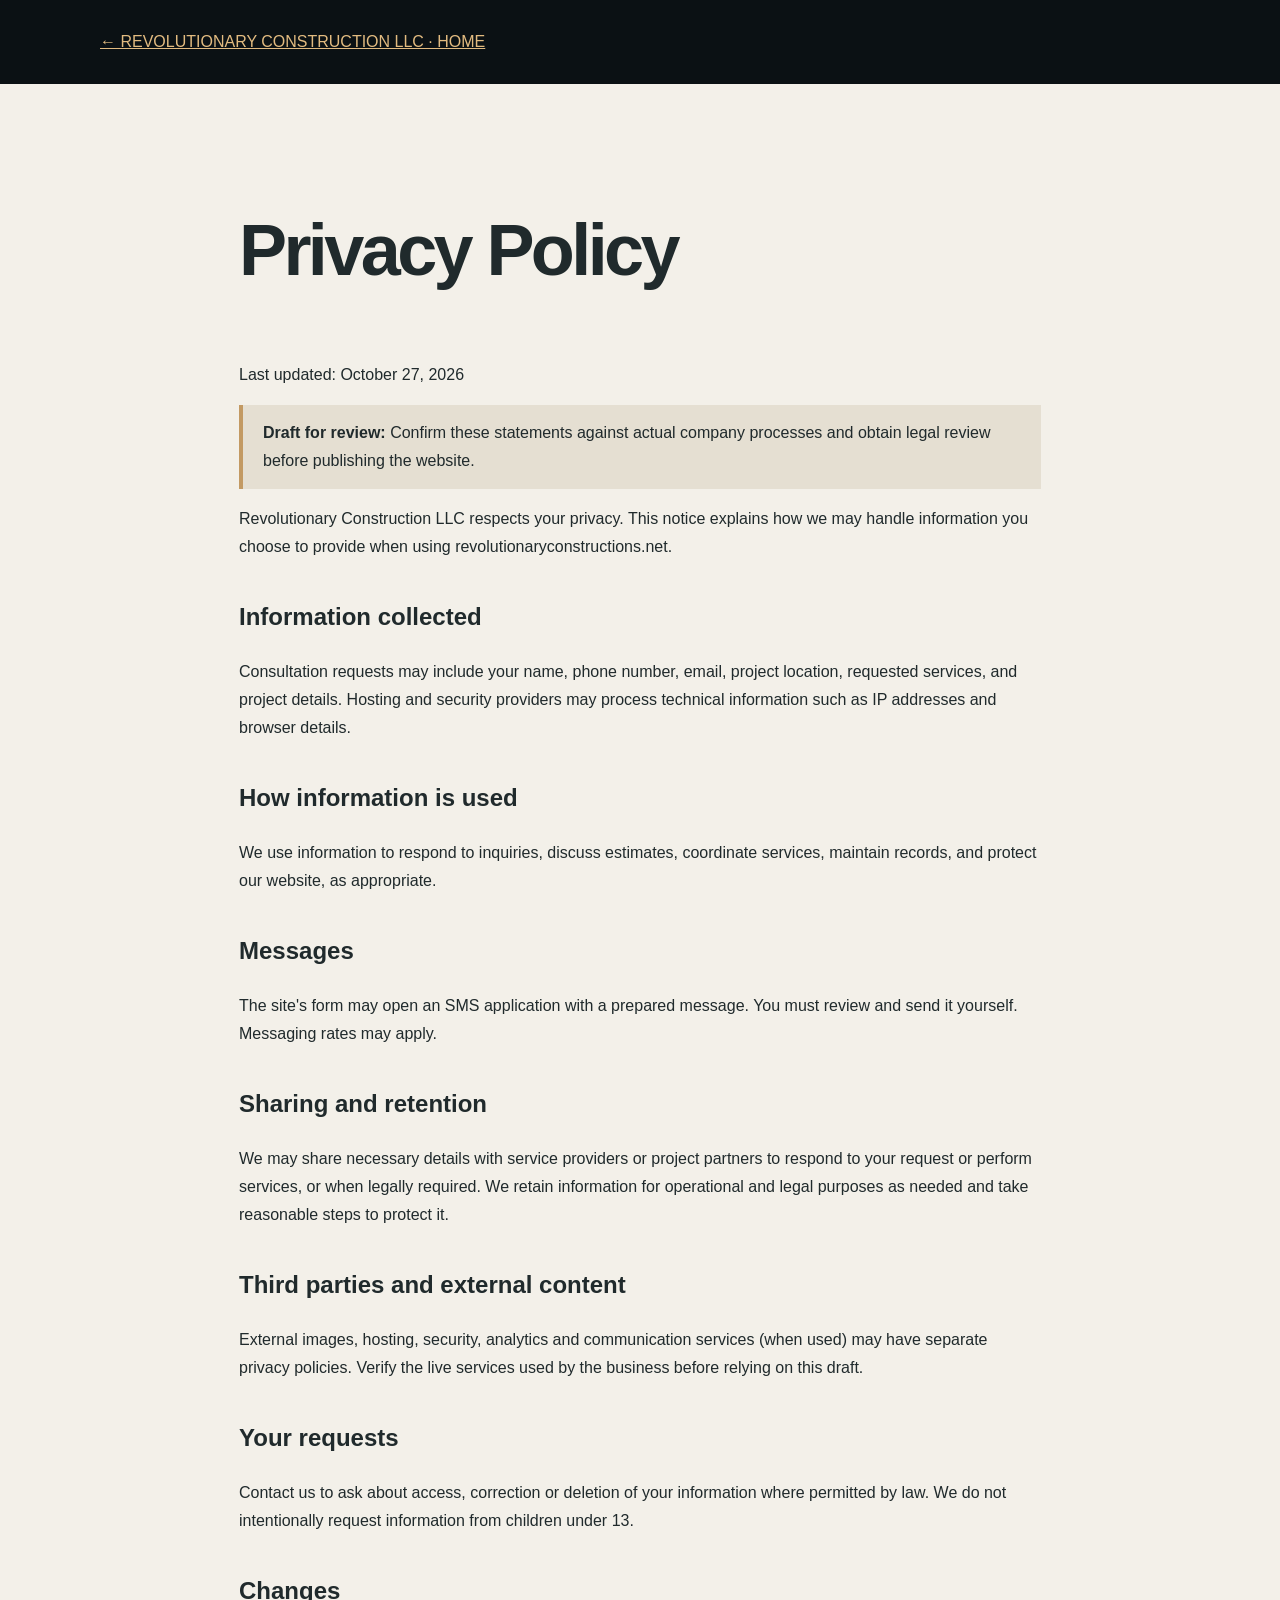
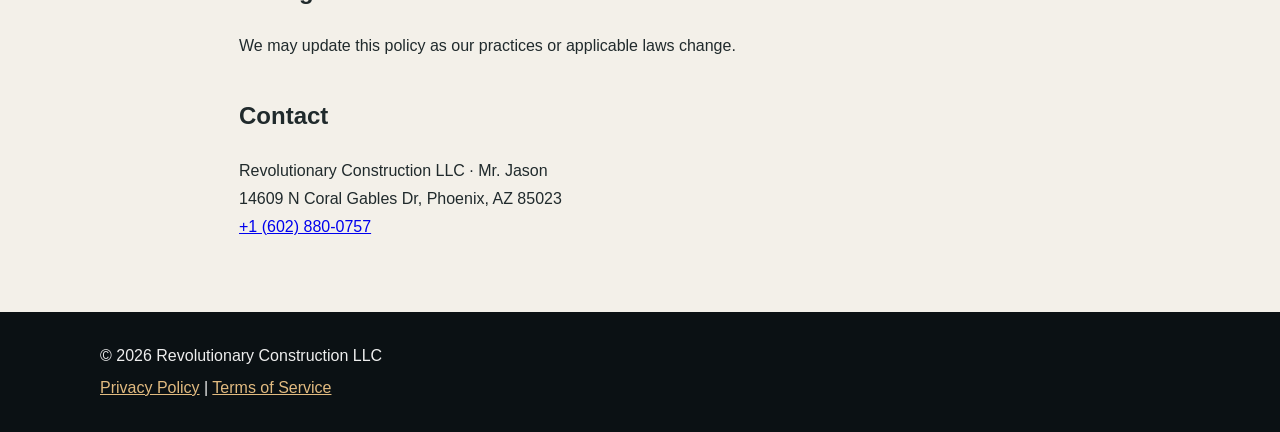
==== docs/privacy-policy/index.html @ 9dcd406d "Add Cloudflare Pages preview and legal policy pages" ====
<!doctype html><html lang="en"><head><meta charset="utf-8"><meta name="viewport" content="width=device-width,initial-scale=1"><title>Privacy Policy | Revolutionary Construction LLC</title><link rel="canonical" href="https://revolutionaryconstructions.net/privacy-policy"><style>*{box-sizing:border-box}body{margin:0;font-family:Arial,sans-serif;background:#f3f0e9;color:#202a2c;line-height:1.75}header,footer{background:#0b1114;color:#eee;padding:28px max(24px,calc((100vw - 1080px)/2))}header a,footer a{color:#e2bb80}main{max-width:850px;padding:55px 24px;margin:auto}h1{font-size:clamp(38px,7vw,72px);letter-spacing:-.05em}h2{margin-top:35px;font-size:24px}p,li{font-size:16px}aside{border-left:4px solid #c39a63;padding:14px 20px;background:#e5dfd2}footer{line-height:2}</style></head><body><header><a href="/">← REVOLUTIONARY CONSTRUCTION LLC · HOME</a></header><main><h1>Privacy Policy</h1><p>Last updated: October 27, 2026</p><aside><strong>Draft for review:</strong> Confirm these statements against actual company processes and obtain legal review before publishing the website.</aside><p>Revolutionary Construction LLC respects your privacy. This notice explains how we may handle information you choose to provide when using revolutionaryconstructions.net.</p><h2>Information collected</h2><p>Consultation requests may include your name, phone number, email, project location, requested services, and project details. Hosting and security providers may process technical information such as IP addresses and browser details.</p><h2>How information is used</h2><p>We use information to respond to inquiries, discuss estimates, coordinate services, maintain records, and protect our website, as appropriate.</p><h2>Messages</h2><p>The site's form may open an SMS application with a prepared message. You must review and send it yourself. Messaging rates may apply.</p><h2>Sharing and retention</h2><p>We may share necessary details with service providers or project partners to respond to your request or perform services, or when legally required. We retain information for operational and legal purposes as needed and take reasonable steps to protect it.</p><h2>Third parties and external content</h2><p>External images, hosting, security, analytics and communication services (when used) may have separate privacy policies. Verify the live services used by the business before relying on this draft.</p><h2>Your requests</h2><p>Contact us to ask about access, correction or deletion of your information where permitted by law. We do not intentionally request information from children under 13.</p><h2>Changes</h2><p>We may update this policy as our practices or applicable laws change.</p><h2>Contact</h2><p>Revolutionary Construction LLC · Mr. Jason<br>14609 N Coral Gables Dr, Phoenix, AZ 85023<br><a href="tel:+16028800757">+1 (602) 880-0757</a></p></main><footer>© 2026 Revolutionary Construction LLC<br><a href="/privacy-policy">Privacy Policy</a> | <a href="/terms-of-service">Terms of Service</a></footer></body></html>
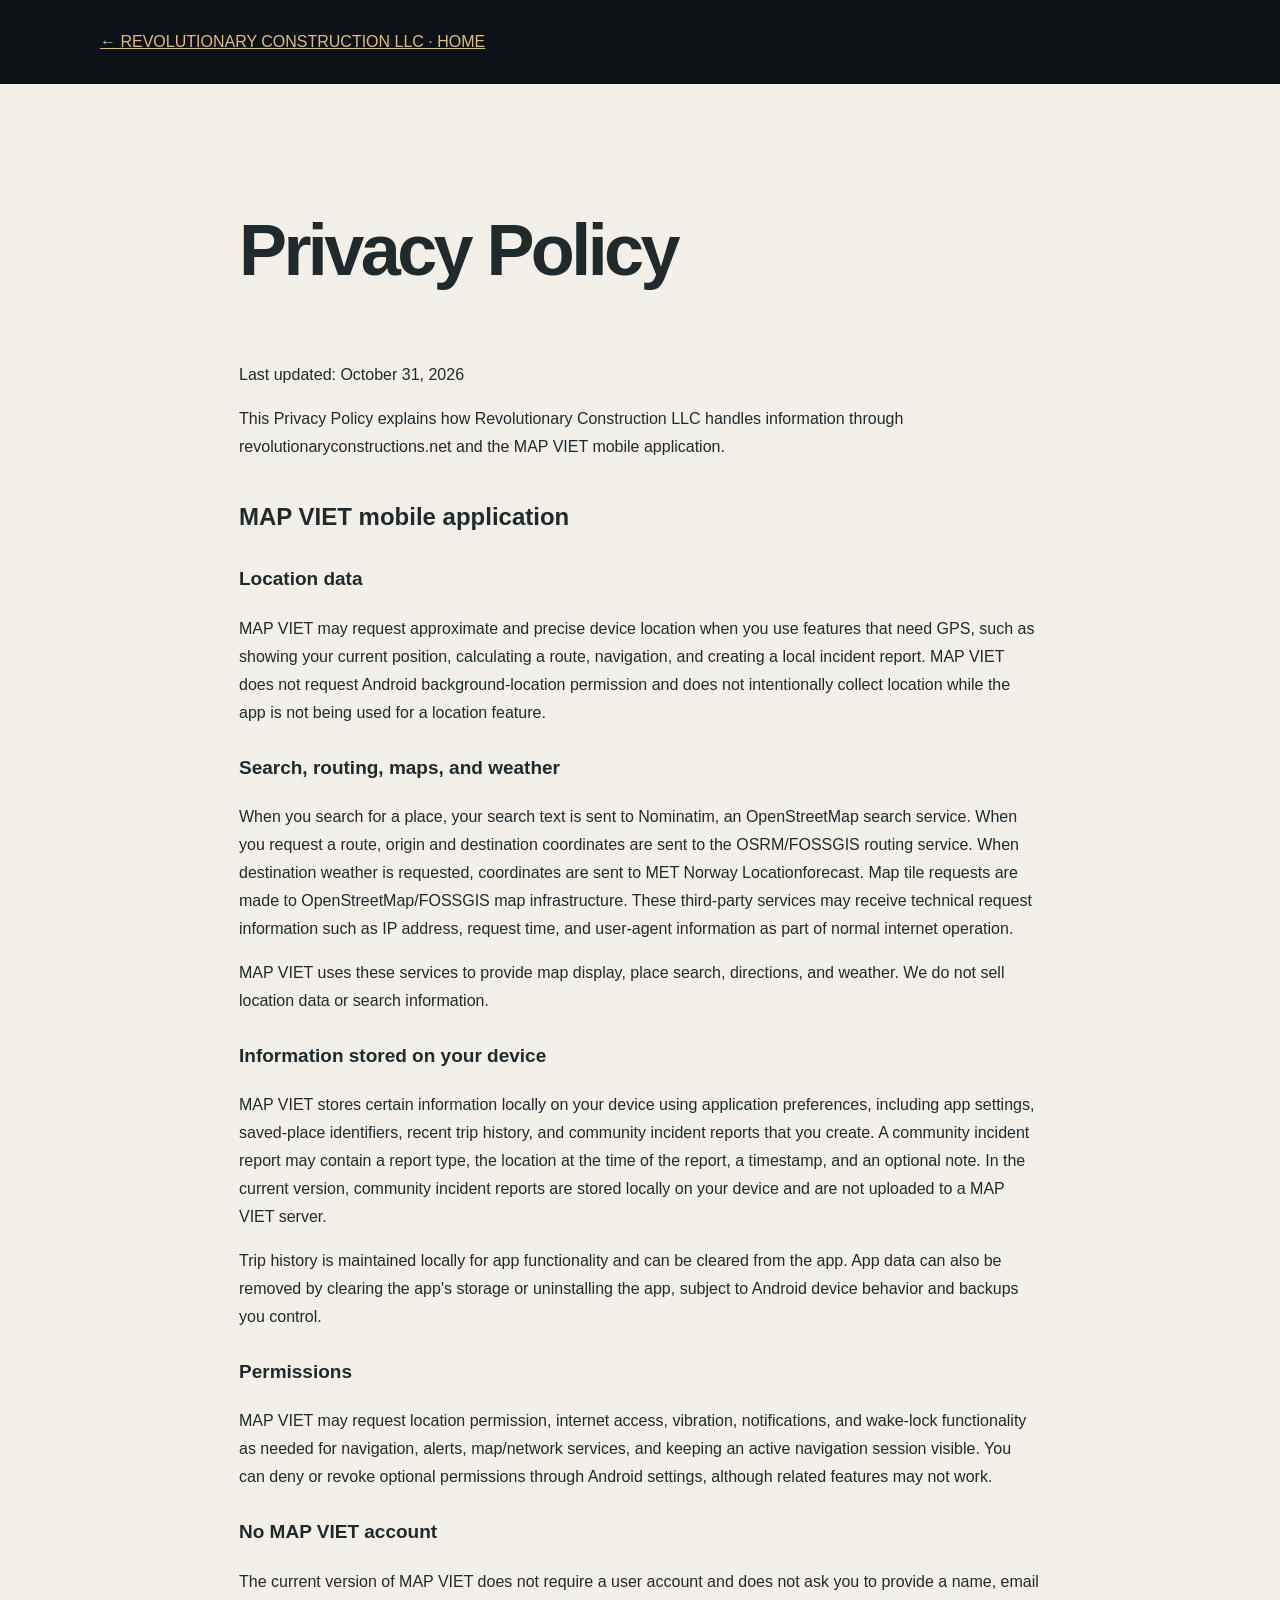
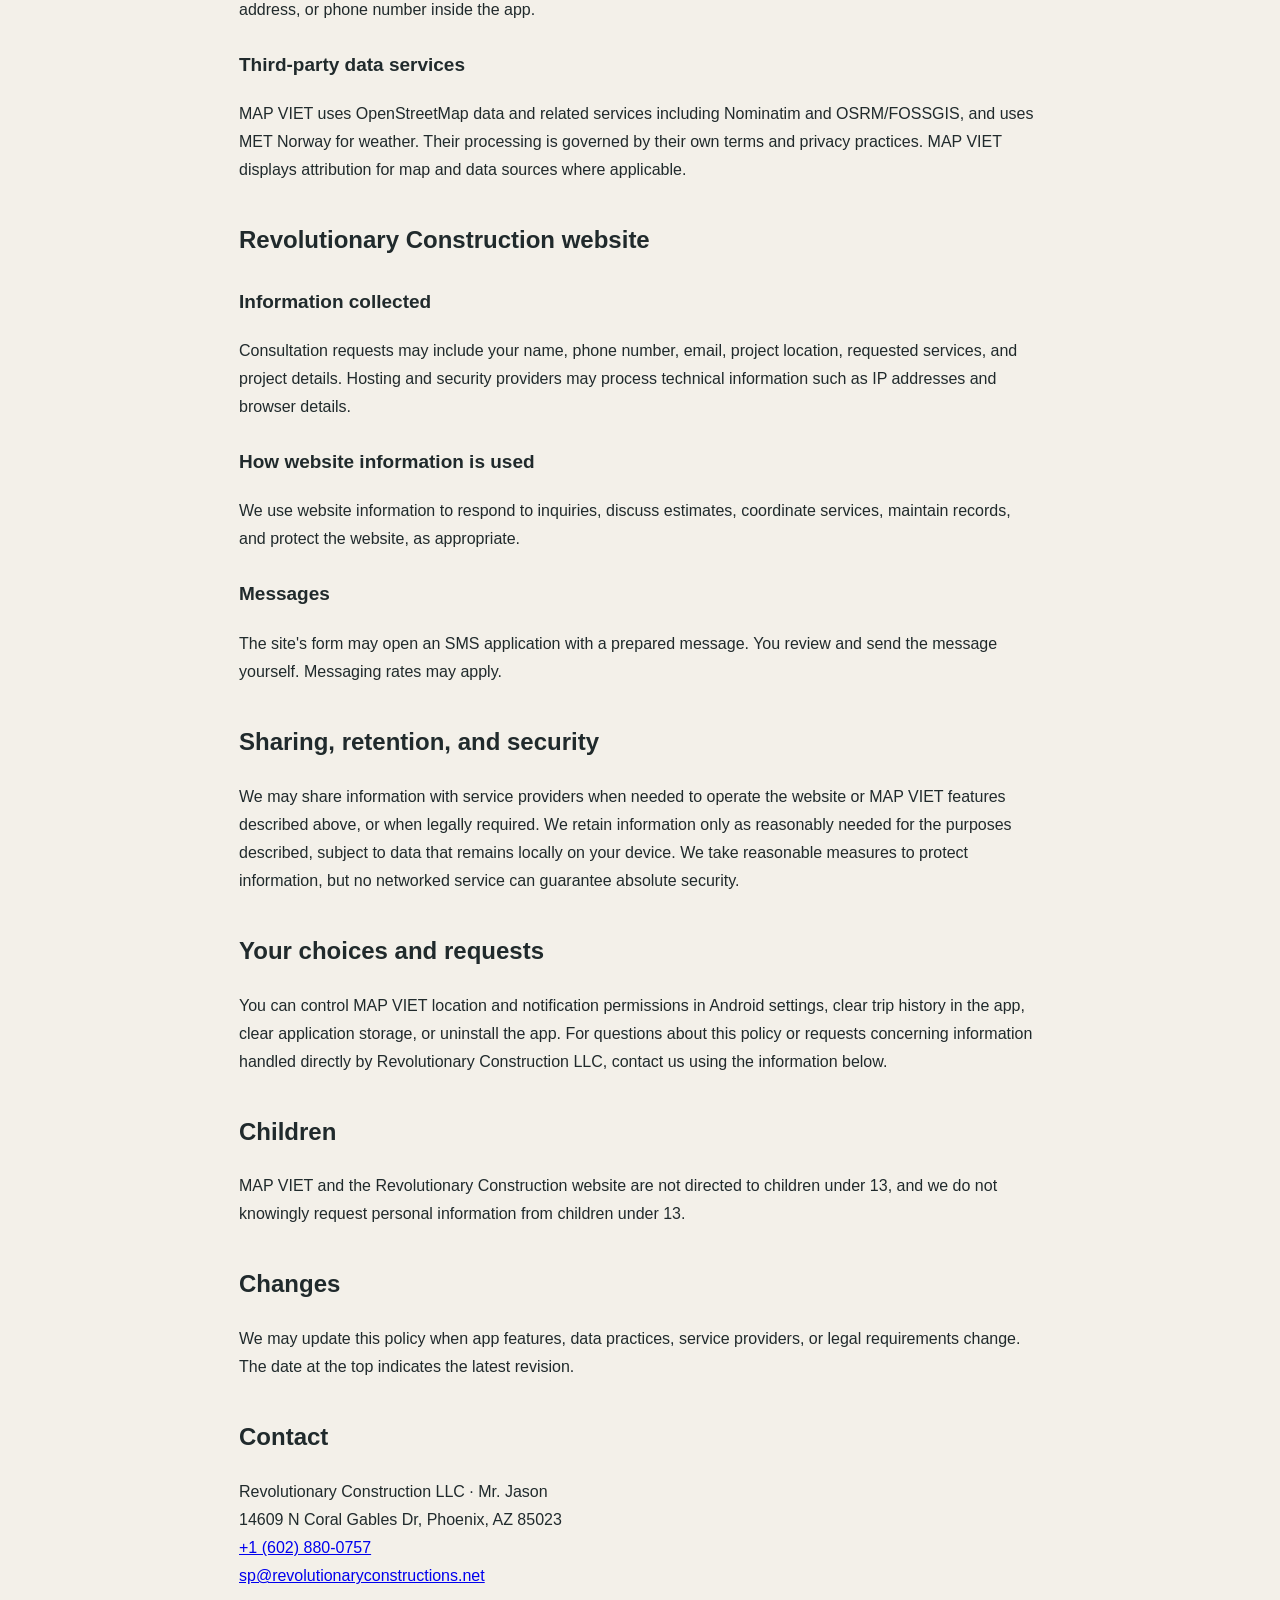
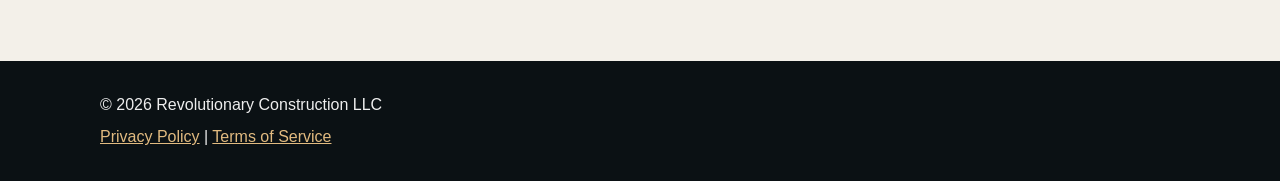
==== commit 42d2637c: "Update privacy policy for MAP VIET Play release" ====
--- a/docs/privacy-policy/index.html
+++ b/docs/privacy-policy/index.html
@@ -1 +1 @@
-<!doctype html><html lang="en"><head><meta charset="utf-8"><meta name="viewport" content="width=device-width,initial-scale=1"><title>Privacy Policy | Revolutionary Construction LLC</title><link rel="canonical" href="https://revolutionaryconstructions.net/privacy-policy"><style>*{box-sizing:border-box}body{margin:0;font-family:Arial,sans-serif;background:#f3f0e9;color:#202a2c;line-height:1.75}header,footer{background:#0b1114;color:#eee;padding:28px max(24px,calc((100vw - 1080px)/2))}header a,footer a{color:#e2bb80}main{max-width:850px;padding:55px 24px;margin:auto}h1{font-size:clamp(38px,7vw,72px);letter-spacing:-.05em}h2{margin-top:35px;font-size:24px}p,li{font-size:16px}aside{border-left:4px solid #c39a63;padding:14px 20px;background:#e5dfd2}footer{line-height:2}</style></head><body><header><a href="/">← REVOLUTIONARY CONSTRUCTION LLC · HOME</a></header><main><h1>Privacy Policy</h1><p>Last updated: October 27, 2026</p><aside><strong>Draft for review:</strong> Confirm these statements against actual company processes and obtain legal review before publishing the website.</aside><p>Revolutionary Construction LLC respects your privacy. This notice explains how we may handle information you choose to provide when using revolutionaryconstructions.net.</p><h2>Information collected</h2><p>Consultation requests may include your name, phone number, email, project location, requested services, and project details. Hosting and security providers may process technical information such as IP addresses and browser details.</p><h2>How information is used</h2><p>We use information to respond to inquiries, discuss estimates, coordinate services, maintain records, and protect our website, as appropriate.</p><h2>Messages</h2><p>The site's form may open an SMS application with a prepared message. You must review and send it yourself. Messaging rates may apply.</p><h2>Sharing and retention</h2><p>We may share necessary details with service providers or project partners to respond to your request or perform services, or when legally required. We retain information for operational and legal purposes as needed and take reasonable steps to protect it.</p><h2>Third parties and external content</h2><p>External images, hosting, security, analytics and communication services (when used) may have separate privacy policies. Verify the live services used by the business before relying on this draft.</p><h2>Your requests</h2><p>Contact us to ask about access, correction or deletion of your information where permitted by law. We do not intentionally request information from children under 13.</p><h2>Changes</h2><p>We may update this policy as our practices or applicable laws change.</p><h2>Contact</h2><p>Revolutionary Construction LLC · Mr. Jason<br>14609 N Coral Gables Dr, Phoenix, AZ 85023<br><a href="tel:+16028800757">+1 (602) 880-0757</a></p></main><footer>© 2026 Revolutionary Construction LLC<br><a href="/privacy-policy">Privacy Policy</a> | <a href="/terms-of-service">Terms of Service</a></footer></body></html>+<!doctype html><html lang="en"><head><meta charset="utf-8"><meta name="viewport" content="width=device-width,initial-scale=1"><title>Privacy Policy | Revolutionary Construction LLC & MAP VIET</title><link rel="canonical" href="/privacy-policy"><style>*{box-sizing:border-box}body{margin:0;font-family:Arial,sans-serif;background:#f3f0e9;color:#202a2c;line-height:1.75}header,footer{background:#0b1114;color:#eee;padding:28px max(24px,calc((100vw - 1080px)/2))}header a,footer a{color:#e2bb80}main{max-width:850px;padding:55px 24px;margin:auto}h1{font-size:clamp(38px,7vw,72px);letter-spacing:-.05em}h2{margin-top:35px;font-size:24px}h3{margin-top:24px;font-size:19px}p,li{font-size:16px}aside{border-left:4px solid #c39a63;padding:14px 20px;background:#e5dfd2}code{font-family:ui-monospace,monospace}footer{line-height:2}</style></head><body><header><a href="/">← REVOLUTIONARY CONSTRUCTION LLC · HOME</a></header><main><h1>Privacy Policy</h1><p>Last updated: October 31, 2026</p><p>This Privacy Policy explains how Revolutionary Construction LLC handles information through revolutionaryconstructions.net and the MAP VIET mobile application.</p><h2>MAP VIET mobile application</h2><h3>Location data</h3><p>MAP VIET may request approximate and precise device location when you use features that need GPS, such as showing your current position, calculating a route, navigation, and creating a local incident report. MAP VIET does not request Android background-location permission and does not intentionally collect location while the app is not being used for a location feature.</p><h3>Search, routing, maps, and weather</h3><p>When you search for a place, your search text is sent to Nominatim, an OpenStreetMap search service. When you request a route, origin and destination coordinates are sent to the OSRM/FOSSGIS routing service. When destination weather is requested, coordinates are sent to MET Norway Locationforecast. Map tile requests are made to OpenStreetMap/FOSSGIS map infrastructure. These third-party services may receive technical request information such as IP address, request time, and user-agent information as part of normal internet operation.</p><p>MAP VIET uses these services to provide map display, place search, directions, and weather. We do not sell location data or search information.</p><h3>Information stored on your device</h3><p>MAP VIET stores certain information locally on your device using application preferences, including app settings, saved-place identifiers, recent trip history, and community incident reports that you create. A community incident report may contain a report type, the location at the time of the report, a timestamp, and an optional note. In the current version, community incident reports are stored locally on your device and are not uploaded to a MAP VIET server.</p><p>Trip history is maintained locally for app functionality and can be cleared from the app. App data can also be removed by clearing the app's storage or uninstalling the app, subject to Android device behavior and backups you control.</p><h3>Permissions</h3><p>MAP VIET may request location permission, internet access, vibration, notifications, and wake-lock functionality as needed for navigation, alerts, map/network services, and keeping an active navigation session visible. You can deny or revoke optional permissions through Android settings, although related features may not work.</p><h3>No MAP VIET account</h3><p>The current version of MAP VIET does not require a user account and does not ask you to provide a name, email address, or phone number inside the app.</p><h3>Third-party data services</h3><p>MAP VIET uses OpenStreetMap data and related services including Nominatim and OSRM/FOSSGIS, and uses MET Norway for weather. Their processing is governed by their own terms and privacy practices. MAP VIET displays attribution for map and data sources where applicable.</p><h2>Revolutionary Construction website</h2><h3>Information collected</h3><p>Consultation requests may include your name, phone number, email, project location, requested services, and project details. Hosting and security providers may process technical information such as IP addresses and browser details.</p><h3>How website information is used</h3><p>We use website information to respond to inquiries, discuss estimates, coordinate services, maintain records, and protect the website, as appropriate.</p><h3>Messages</h3><p>The site's form may open an SMS application with a prepared message. You review and send the message yourself. Messaging rates may apply.</p><h2>Sharing, retention, and security</h2><p>We may share information with service providers when needed to operate the website or MAP VIET features described above, or when legally required. We retain information only as reasonably needed for the purposes described, subject to data that remains locally on your device. We take reasonable measures to protect information, but no networked service can guarantee absolute security.</p><h2>Your choices and requests</h2><p>You can control MAP VIET location and notification permissions in Android settings, clear trip history in the app, clear application storage, or uninstall the app. For questions about this policy or requests concerning information handled directly by Revolutionary Construction LLC, contact us using the information below.</p><h2>Children</h2><p>MAP VIET and the Revolutionary Construction website are not directed to children under 13, and we do not knowingly request personal information from children under 13.</p><h2>Changes</h2><p>We may update this policy when app features, data practices, service providers, or legal requirements change. The date at the top indicates the latest revision.</p><h2>Contact</h2><p>Revolutionary Construction LLC · Mr. Jason<br>14609 N Coral Gables Dr, Phoenix, AZ 85023<br><a href="tel:+16028800757">+1 (602) 880-0757</a><br><a href="mailto:sp@revolutionaryconstructions.net">sp@revolutionaryconstructions.net</a></p></main><footer>© 2026 Revolutionary Construction LLC<br><a href="/privacy-policy">Privacy Policy</a> | <a href="/terms-of-service">Terms of Service</a></footer></body></html>
